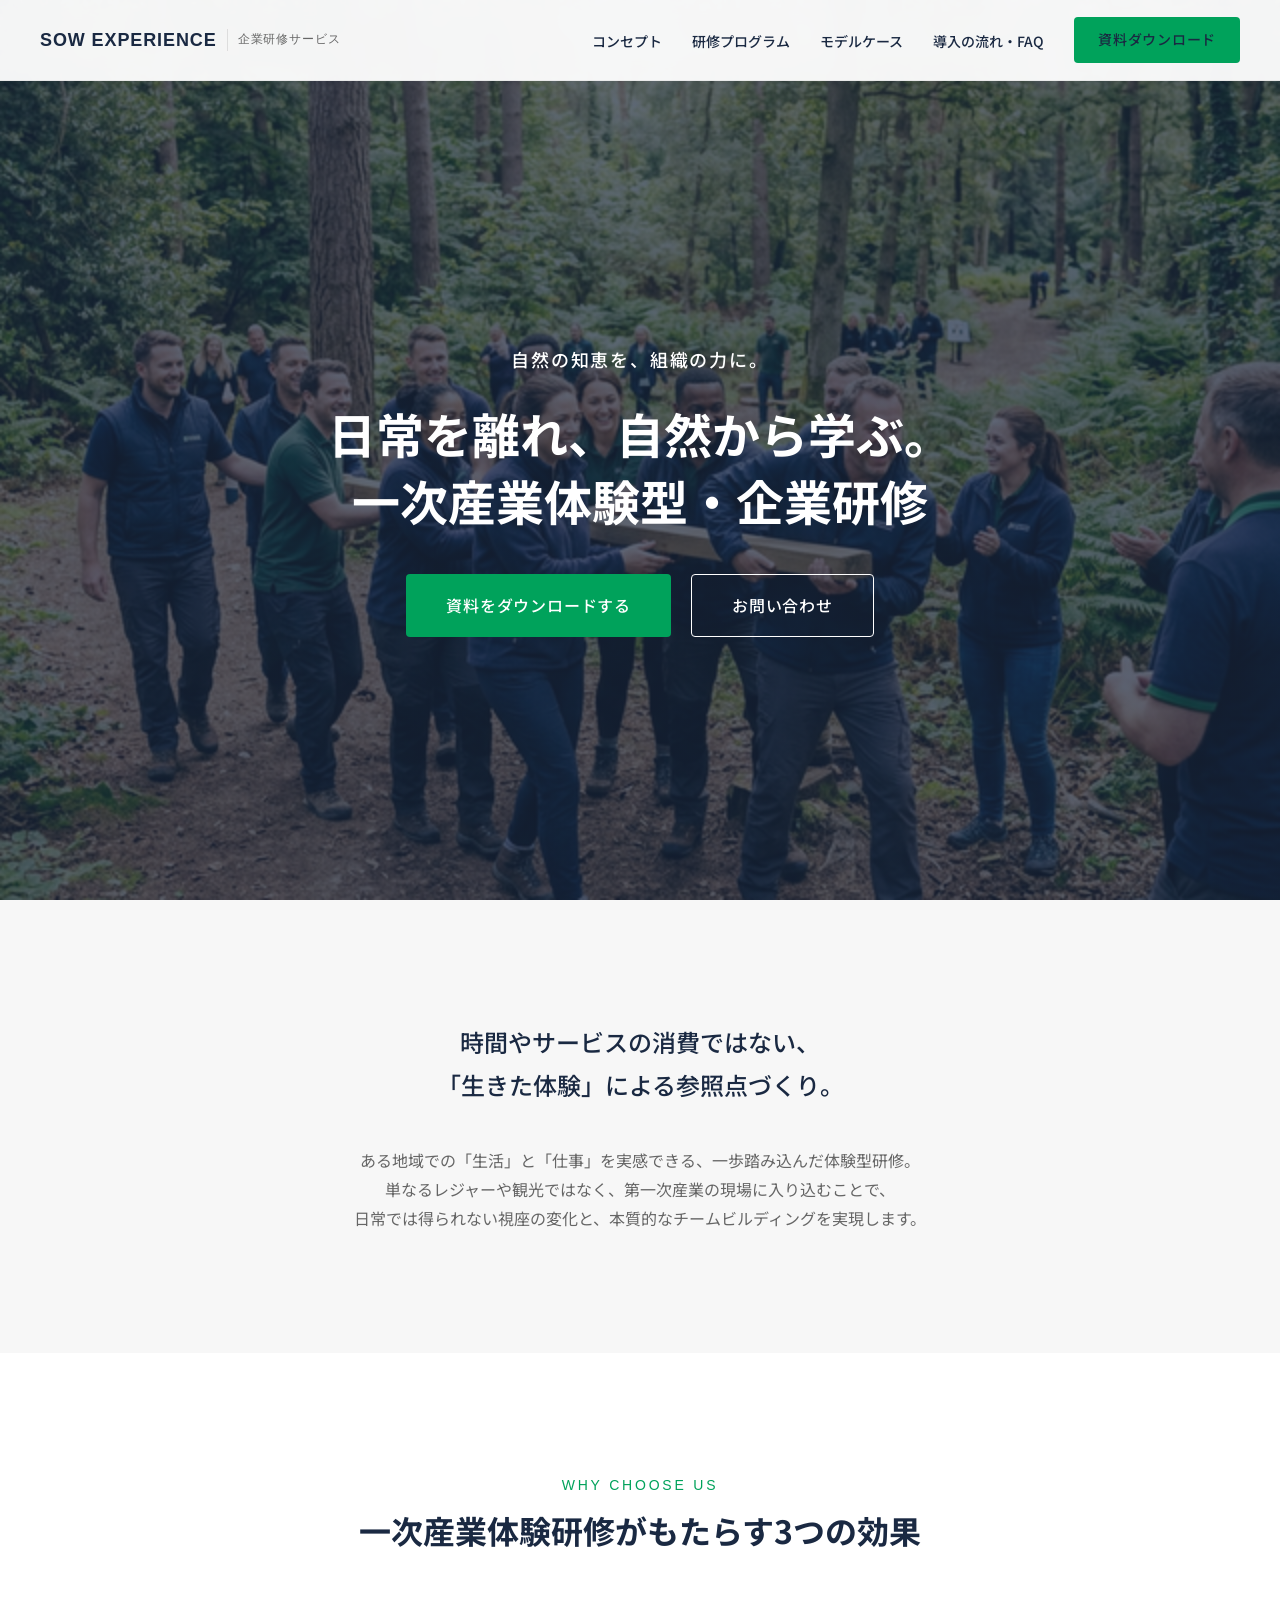
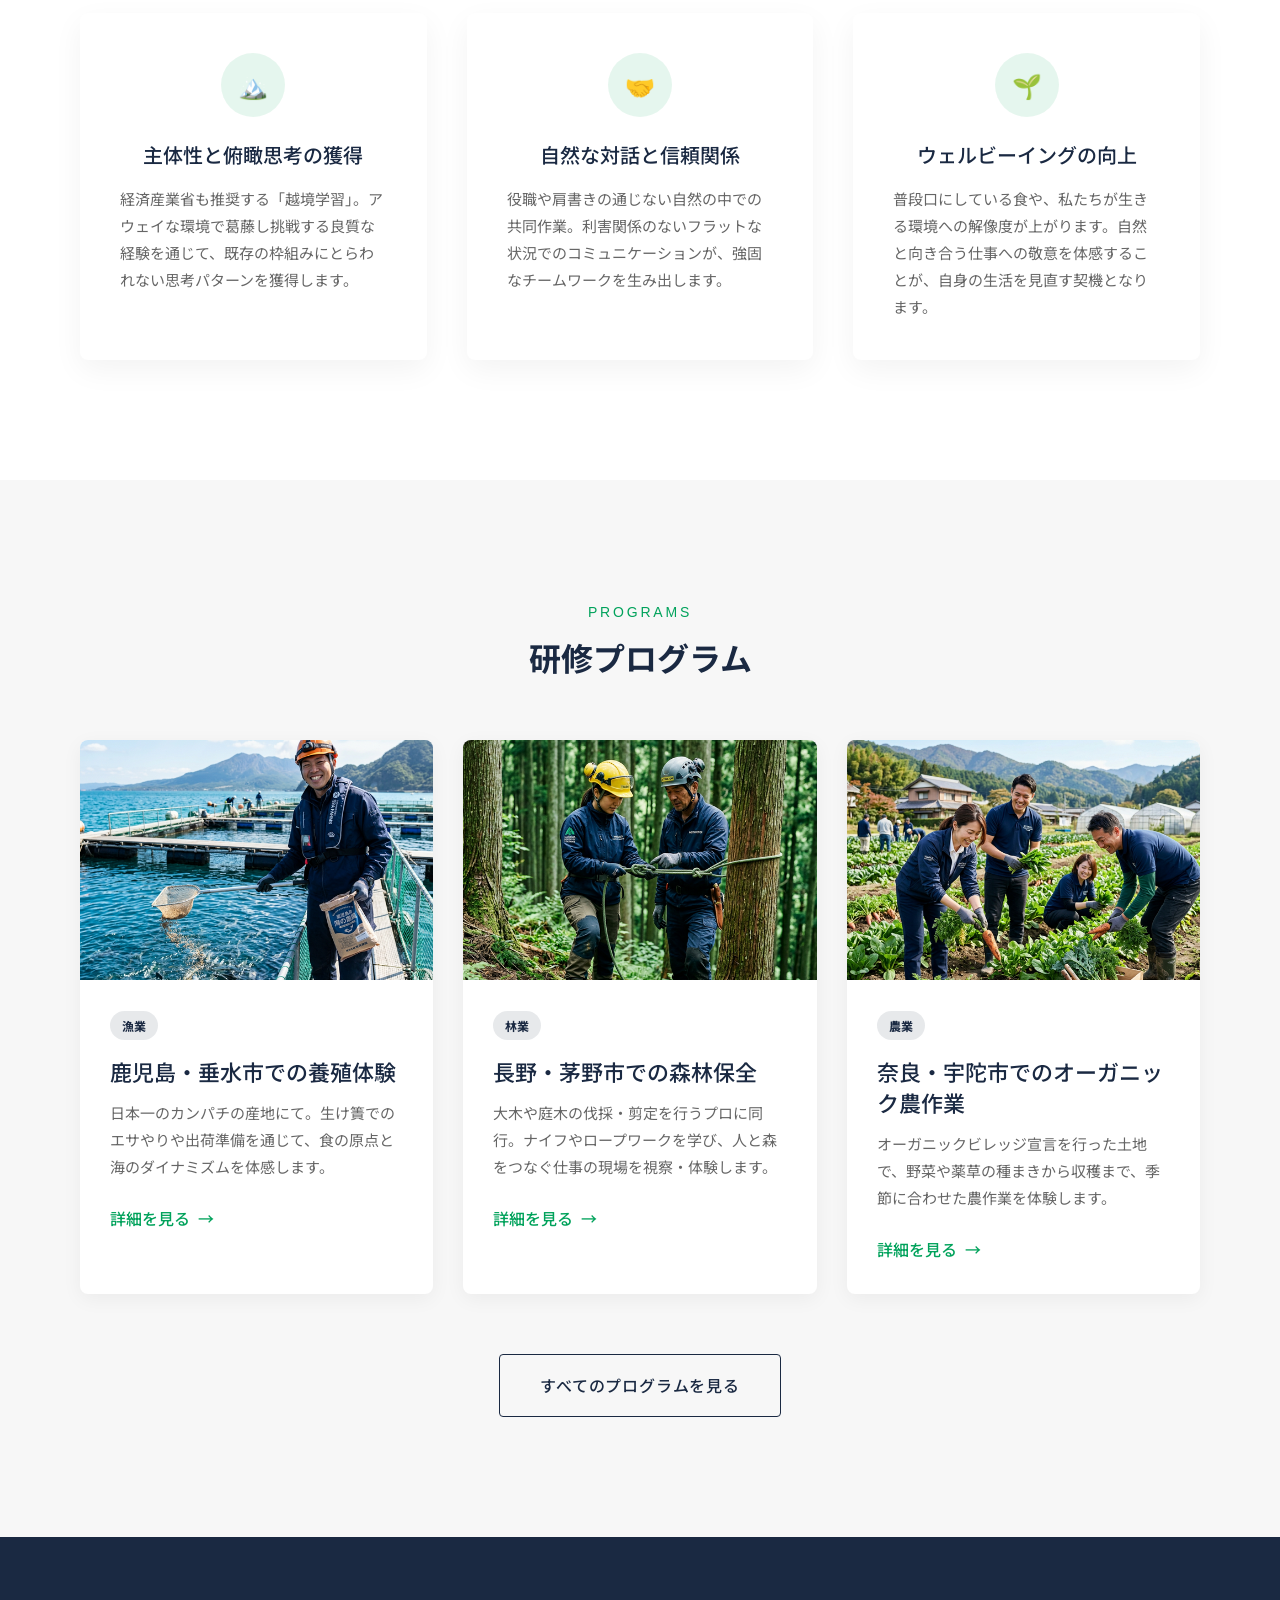
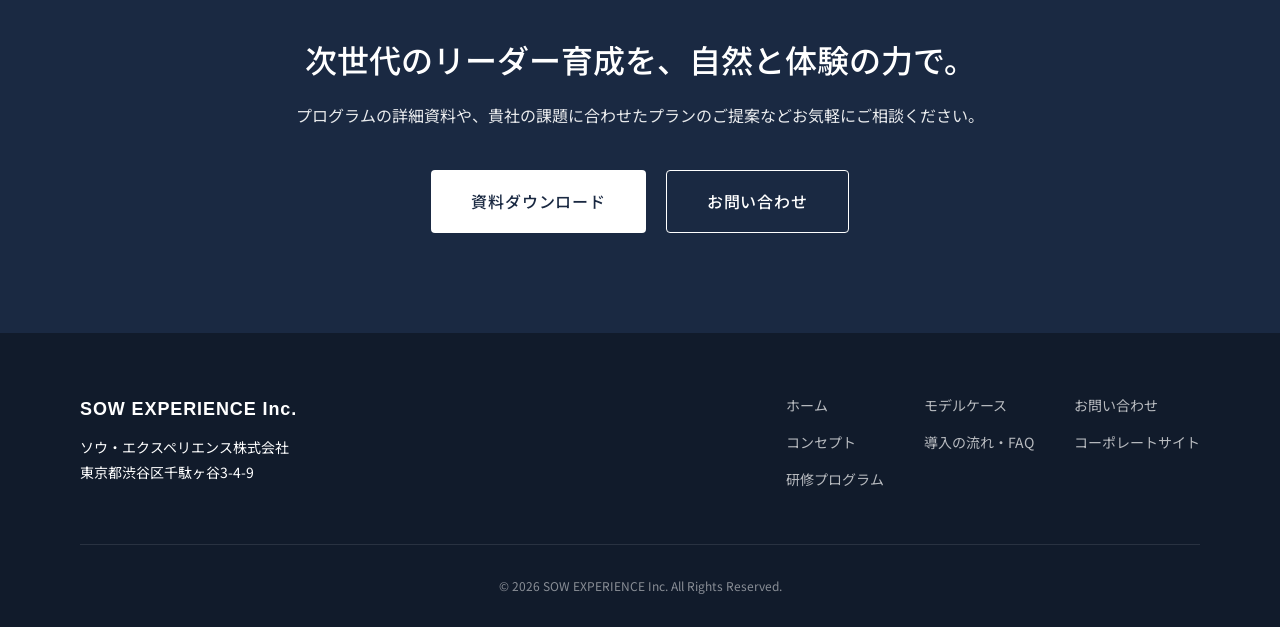
==== corporate-training-site/index.html @ 16fe9d67 "Add website files properly" ====
<!DOCTYPE html>
<html lang="ja">

<head>
    <meta charset="UTF-8">
    <meta name="viewport" content="width=device-width, initial-scale=1.0">
    <title>SOW EXPERIENCE - 一次産業体験型 企業研修</title>
    <meta name="description" content="日常を離れ、自然から学ぶ。ソウ・エクスペリエンスが提供する、農業・林業・漁業などの一次産業を体験する新しい形の企業向け研修プログラムです。">
    <!-- Google Fonts: Noto Sans JP for Japanese, sans-serif fallback for English like Acumin Pro -->
    <link rel="preconnect" href="https://fonts.googleapis.com">
    <link rel="preconnect" href="https://fonts.gstatic.com" crossorigin>
    <link href="https://fonts.googleapis.com/css2?family=Noto+Sans+JP:wght@400;500;700&display=swap" rel="stylesheet">
    <link rel="stylesheet" href="css/style.css">
    <link rel="stylesheet" href="css/home.css">
</head>

<body>

    <!-- Header -->
    <header class="header">
        <div class="header-container">
            <a href="index.html" class="logo">
                SOW EXPERIENCE <span>企業研修サービス</span>
            </a>
            <nav>
                <ul class="nav-links">
                    <li><a href="concept.html">コンセプト</a></li>
                    <li><a href="program.html">研修プログラム</a></li>
                    <li><a href="modelcase.html">モデルケース</a></li>
                    <li><a href="flow.html">導入の流れ・FAQ</a></li>
                    <li class="header-cta"><a href="contact.html" class="btn btn-primary">資料ダウンロード</a></li>
                </ul>
            </nav>
        </div>
    </header>

    <main>
        <!-- Hero Section -->
        <section class="hero">
            <div class="hero-content">
                <p class="hero-subtitle">自然の知恵を、組織の力に。</p>
                <h1 class="hero-title">日常を離れ、自然から学ぶ。<br>一次産業体験型・企業研修</h1>
                <div class="hero-cta">
                    <a href="contact.html" class="btn btn-primary">資料をダウンロードする</a>
                    <a href="contact.html" class="btn btn-outline" style="border-color: white; color: white;">お問い合わせ</a>
                </div>
            </div>
        </section>

        <!-- Intro Section -->
        <section class="intro section-padding">
            <div class="container">
                <div class="intro-content">
                    <h2 class="intro-lead">
                        時間やサービスの消費ではない、<br>
                        「生きた体験」による参照点づくり。
                    </h2>
                    <p class="intro-text">
                        ある地域での「生活」と「仕事」を実感できる、一歩踏み込んだ体験型研修。<br>
                        単なるレジャーや観光ではなく、第一次産業の現場に入り込むことで、<br>
                        日常では得られない視座の変化と、本質的なチームビルディングを実現します。
                    </p>
                </div>
            </div>
        </section>

        <!-- Why Us / Merits -->
        <section class="benefits section-padding">
            <div class="container">
                <div class="section-title">
                    <span class="en">Why Choose Us</span>
                    <h2 class="ja">一次産業体験研修がもたらす3つの効果</h2>
                </div>

                <div class="benefits-grid">
                    <!-- Benefit 1 -->
                    <div class="benefit-card">
                        <div class="benefit-icon">🏔️</div>
                        <h3>主体性と俯瞰思考の獲得</h3>
                        <p>経済産業省も推奨する「越境学習」。アウェイな環境で葛藤し挑戦する良質な経験を通じて、既存の枠組みにとらわれない思考パターンを獲得します。</p>
                    </div>
                    <!-- Benefit 2 -->
                    <div class="benefit-card">
                        <div class="benefit-icon">🤝</div>
                        <h3>自然な対話と信頼関係</h3>
                        <p>役職や肩書きの通じない自然の中での共同作業。利害関係のないフラットな状況でのコミュニケーションが、強固なチームワークを生み出します。</p>
                    </div>
                    <!-- Benefit 3 -->
                    <div class="benefit-card">
                        <div class="benefit-icon">🌱</div>
                        <h3>ウェルビーイングの向上</h3>
                        <p>普段口にしている食や、私たちが生きる環境への解像度が上がります。自然と向き合う仕事への敬意を体感することが、自身の生活を見直す契機となります。</p>
                    </div>
                </div>
            </div>
        </section>

        <!-- Programs Overview -->
        <section class="programs-overview section-padding">
            <div class="container">
                <div class="section-title">
                    <span class="en">Programs</span>
                    <h2 class="ja">研修プログラム</h2>
                </div>

                <div class="program-cards">
                    <!-- Program 1 -->
                    <div class="program-card">
                        <div class="program-image" style="background-image: url('images/program-fishery.jpg');"></div>
                        <div class="program-content">
                            <span class="program-tag">漁業</span>
                            <h3 class="program-title">鹿児島・垂水市での養殖体験</h3>
                            <p class="program-desc">日本一のカンパチの産地にて。生け簀でのエサやりや出荷準備を通じて、食の原点と海のダイナミズムを体感します。</p>
                            <a href="program.html" class="program-link">詳細を見る <span>→</span></a>
                        </div>
                    </div>
                    <!-- Program 2 -->
                    <div class="program-card">
                        <div class="program-image" style="background-image: url('images/program-forestry.jpg');"></div>
                        <div class="program-content">
                            <span class="program-tag">林業</span>
                            <h3 class="program-title">長野・茅野市での森林保全</h3>
                            <p class="program-desc">大木や庭木の伐採・剪定を行うプロに同行。ナイフやロープワークを学び、人と森をつなぐ仕事の現場を視察・体験します。</p>
                            <a href="program.html" class="program-link">詳細を見る <span>→</span></a>
                        </div>
                    </div>
                    <!-- Program 3 -->
                    <div class="program-card">
                        <div class="program-image" style="background-image: url('images/program-agriculture.jpg');">
                        </div>
                        <div class="program-content">
                            <span class="program-tag">農業</span>
                            <h3 class="program-title">奈良・宇陀市でのオーガニック農作業</h3>
                            <p class="program-desc">オーガニックビレッジ宣言を行った土地で、野菜や薬草の種まきから収穫まで、季節に合わせた農作業を体験します。</p>
                            <a href="program.html" class="program-link">詳細を見る <span>→</span></a>
                        </div>
                    </div>
                </div>

                <div class="programs-cta">
                    <a href="program.html" class="btn btn-outline">すべてのプログラムを見る</a>
                </div>
            </div>
        </section>

        <!-- Global Contact CTA -->
        <section class="contact-cta">
            <div class="container">
                <h2>次世代のリーダー育成を、自然と体験の力で。</h2>
                <p>プログラムの詳細資料や、貴社の課題に合わせたプランのご提案などお気軽にご相談ください。</p>
                <div class="hero-cta">
                    <a href="contact.html" class="btn btn-primary"
                        style="background-color: var(--white); color: var(--primary-color);">資料ダウンロード</a>
                    <a href="contact.html" class="btn btn-outline" style="border-color: white; color: white;">お問い合わせ</a>
                </div>
            </div>
        </section>
    </main>

    <!-- Footer -->
    <footer class="footer">
        <div class="container">
            <div class="footer-inner">
                <div class="footer-brand">
                    <div class="footer-logo">SOW EXPERIENCE Inc.</div>
                    <p>ソウ・エクスペリエンス株式会社<br>東京都渋谷区千駄ヶ谷3-4-9</p>
                </div>
                <div class="footer-links">
                    <ul>
                        <li><a href="index.html">ホーム</a></li>
                        <li><a href="concept.html">コンセプト</a></li>
                        <li><a href="program.html">研修プログラム</a></li>
                    </ul>
                    <ul>
                        <li><a href="modelcase.html">モデルケース</a></li>
                        <li><a href="flow.html">導入の流れ・FAQ</a></li>
                    </ul>
                    <ul>
                        <li><a href="contact.html">お問い合わせ</a></li>
                        <li><a href="https://corporate.sowxp.co.jp/" target="_blank">コーポレートサイト</a></li>
                    </ul>
                </div>
            </div>
            <div class="copyright">
                &copy; 2026 SOW EXPERIENCE Inc. All Rights Reserved.
            </div>
        </div>
    </footer>

</body>

</html>
---- corporate-training-site/css/style.css ----
/* Reset and Base Styles */
* {
    margin: 0;
    padding: 0;
    box-sizing: border-box;
}

:root {
    --primary-color: #1a2942; /* Navy */
    --accent-color: #00a25b;  /* Green */
    --bg-color: #ffffff;
    --bg-alt-color: #f7f7f7;
    --text-color: #333333;
    --text-light: #666666;
    --white: #ffffff;
    --font-heading: 'Noto Sans JP', sans-serif;
    --font-body: 'Noto Sans JP', sans-serif;
    --font-en: 'Acumin Pro', 'Helvetica Neue', Helvetica, Arial, sans-serif; /* Fallback sans-serif */
}

body {
    font-family: var(--font-body);
    color: var(--text-color);
    background-color: var(--bg-color);
    line-height: 1.8;
    font-size: 16px;
    -webkit-font-smoothing: antialiased;
}

h1, h2, h3, h4, h5, h6 {
    font-family: var(--font-heading);
    color: var(--primary-color);
    line-height: 1.4;
    font-weight: 500;
}

a {
    color: var(--accent-color);
    text-decoration: none;
    transition: color 0.3s ease, opacity 0.3s ease;
}

a:hover {
    opacity: 0.8;
}

img {
    max-width: 100%;
    height: auto;
    display: block;
}

/* Layout Utilities */
.container {
    width: 100%;
    max-width: 1200px;
    margin: 0 auto;
    padding: 0 40px;
}

.section-padding {
    padding: 120px 0;
}

@media (max-width: 768px) {
    .section-padding {
        padding: 80px 0;
    }
    .container {
        padding: 0 20px;
    }
}

/* Typography Utilities */
.section-title {
    text-align: center;
    margin-bottom: 60px;
}

.section-title .en {
    display: block;
    font-family: var(--font-en);
    color: var(--accent-color);
    font-size: 14px;
    letter-spacing: 0.2em;
    margin-bottom: 10px;
    text-transform: uppercase;
}

.section-title .ja {
    font-size: 32px;
    font-weight: 700;
}

/* Buttons */
.btn {
    display: inline-flex;
    align-items: center;
    justify-content: center;
    padding: 16px 40px;
    border-radius: 4px;
    font-weight: 500;
    text-align: center;
    cursor: pointer;
    transition: all 0.3s ease;
    border: none;
    font-size: 16px;
    letter-spacing: 0.05em;
}

.btn-primary {
    background-color: var(--accent-color);
    color: var(--white);
}

.btn-primary:hover {
    background-color: #008f50;
    color: var(--white);
    transform: translateY(-2px);
    box-shadow: 0 4px 12px rgba(0, 162, 91, 0.2);
}

.btn-outline {
    background-color: transparent;
    border: 1px solid var(--primary-color);
    color: var(--primary-color);
}

.btn-outline:hover {
    background-color: var(--primary-color);
    color: var(--white);
}

/* Header */
.header {
    position: fixed;
    top: 0;
    left: 0;
    width: 100%;
    background-color: rgba(255, 255, 255, 0.95);
    backdrop-filter: blur(10px);
    z-index: 100;
    border-bottom: 1px solid rgba(0,0,0,0.05);
    transition: all 0.3s ease;
}

.header-container {
    display: flex;
    justify-content: space-between;
    align-items: center;
    height: 80px;
    padding: 0 40px;
    max-width: 1400px;
    margin: 0 auto;
}

.logo {
    display: flex;
    align-items: center;
    font-family: var(--font-en);
    font-size: 18px;
    font-weight: 700;
    color: var(--primary-color);
    letter-spacing: 0.05em;
}

.logo span {
    font-size: 12px;
    font-weight: normal;
    margin-left: 10px;
    color: var(--text-light);
    border-left: 1px solid #ddd;
    padding-left: 10px;
}

.nav-links {
    display: flex;
    gap: 30px;
    list-style: none;
    align-items: center;
}

.nav-links a {
    color: var(--primary-color);
    font-size: 14px;
    font-weight: 500;
}

.nav-links a:hover {
    color: var(--accent-color);
}

.header-cta .btn {
    padding: 10px 24px;
    font-size: 14px;
}

/* Contact CTA Section (Pre-Footer) */
.contact-cta {
    background-color: var(--primary-color);
    color: var(--white);
    text-align: center;
    padding: 100px 0;
}

.contact-cta h2 {
    color: var(--white);
    font-size: 32px;
    margin-bottom: 20px;
}

.contact-cta p {
    font-size: 16px;
    margin-bottom: 40px;
    opacity: 0.9;
}

/* Footer */
.footer {
    background-color: #111b2b;
    color: var(--white);
    padding: 60px 0 30px;
    font-size: 14px;
}

.footer-inner {
    display: flex;
    justify-content: space-between;
    margin-bottom: 40px;
}

.footer-logo {
    font-family: var(--font-en);
    font-size: 18px;
    font-weight: 700;
    letter-spacing: 0.05em;
    margin-bottom: 10px;
}

.footer-links {
    display: flex;
    gap: 40px;
}

.footer-links ul {
    list-style: none;
}

.footer-links li {
    margin-bottom: 12px;
}

.footer-links a {
    color: rgba(255,255,255,0.7);
}

.footer-links a:hover {
    color: var(--white);
}

.copyright {
    text-align: center;
    color: rgba(255,255,255,0.5);
    border-top: 1px solid rgba(255,255,255,0.1);
    padding-top: 30px;
    font-size: 12px;
}
---- corporate-training-site/css/home.css ----
/* Home Specific Styles */

/* Hero Section */
.hero {
    height: 100vh;
    min-height: 600px;
    background-color: var(--primary-color);
    background-image: linear-gradient(rgba(26, 41, 66, 0.7), rgba(26, 41, 66, 0.7)), url('../images/hero-bg.jpg');
    background-size: cover;
    background-position: center;
    display: flex;
    align-items: center;
    justify-content: center;
    text-align: center;
    color: var(--white);
    padding-top: 80px;
    /* Offset for header */
}

.hero-content {
    max-width: 800px;
    padding: 0 20px;
}

.hero-subtitle {
    font-size: 18px;
    margin-bottom: 24px;
    letter-spacing: 0.1em;
    font-weight: 500;
}

.hero-title {
    font-size: 48px;
    font-weight: 700;
    line-height: 1.4;
    margin-bottom: 40px;
    color: var(--white);
}

.hero-cta {
    display: flex;
    gap: 20px;
    justify-content: center;
}

/* Intro Section */
.intro {
    background-color: var(--bg-alt-color);
}

.intro-content {
    max-width: 800px;
    margin: 0 auto;
    text-align: center;
}

.intro-lead {
    font-size: 24px;
    font-weight: 500;
    color: var(--primary-color);
    margin-bottom: 40px;
    line-height: 1.8;
}

.intro-text {
    font-size: 16px;
    color: var(--text-light);
}

/* Why Us Section */
.benefits-grid {
    display: grid;
    grid-template-columns: repeat(3, 1fr);
    gap: 40px;
    margin-top: 60px;
}

.benefit-card {
    background: var(--white);
    padding: 40px;
    border-radius: 8px;
    box-shadow: 0 10px 30px rgba(0, 0, 0, 0.05);
    text-align: center;
    transition: transform 0.3s ease;
}

.benefit-card:hover {
    transform: translateY(-10px);
}

.benefit-icon {
    width: 64px;
    height: 64px;
    background-color: rgba(0, 162, 91, 0.1);
    color: var(--accent-color);
    border-radius: 50%;
    display: flex;
    align-items: center;
    justify-content: center;
    margin: 0 auto 24px;
    font-size: 24px;
}

.benefit-card h3 {
    font-size: 20px;
    margin-bottom: 16px;
}

.benefit-card p {
    font-size: 15px;
    color: var(--text-light);
    text-align: left;
}

/* Programs Overview Section */
.programs-overview {
    background-color: var(--bg-alt-color);
}

.program-cards {
    display: grid;
    grid-template-columns: repeat(3, 1fr);
    gap: 30px;
}

.program-card {
    background: var(--white);
    border-radius: 8px;
    overflow: hidden;
    box-shadow: 0 5px 20px rgba(0, 0, 0, 0.05);
}

.program-image {
    height: 240px;
    background-color: #ddd;
    background-size: cover;
    background-position: center;
}

.program-content {
    padding: 30px;
}

.program-tag {
    display: inline-block;
    padding: 4px 12px;
    background-color: rgba(26, 41, 66, 0.1);
    color: var(--primary-color);
    font-size: 12px;
    font-weight: bold;
    border-radius: 20px;
    margin-bottom: 16px;
}

.program-title {
    font-size: 22px;
    margin-bottom: 12px;
}

.program-desc {
    font-size: 15px;
    color: var(--text-light);
    margin-bottom: 24px;
}

.program-link {
    display: inline-flex;
    align-items: center;
    color: var(--accent-color);
    font-weight: 500;
}

.program-link span {
    margin-left: 8px;
    transition: transform 0.3s ease;
}

.program-link:hover span {
    transform: translateX(4px);
}

.programs-cta {
    text-align: center;
    margin-top: 60px;
}

@media (max-width: 992px) {

    .benefits-grid,
    .program-cards {
        grid-template-columns: repeat(2, 1fr);
    }
}

@media (max-width: 768px) {

    .benefits-grid,
    .program-cards {
        grid-template-columns: 1fr;
    }

    .hero-title {
        font-size: 32px;
    }

    .hero-cta {
        flex-direction: column;
    }
}
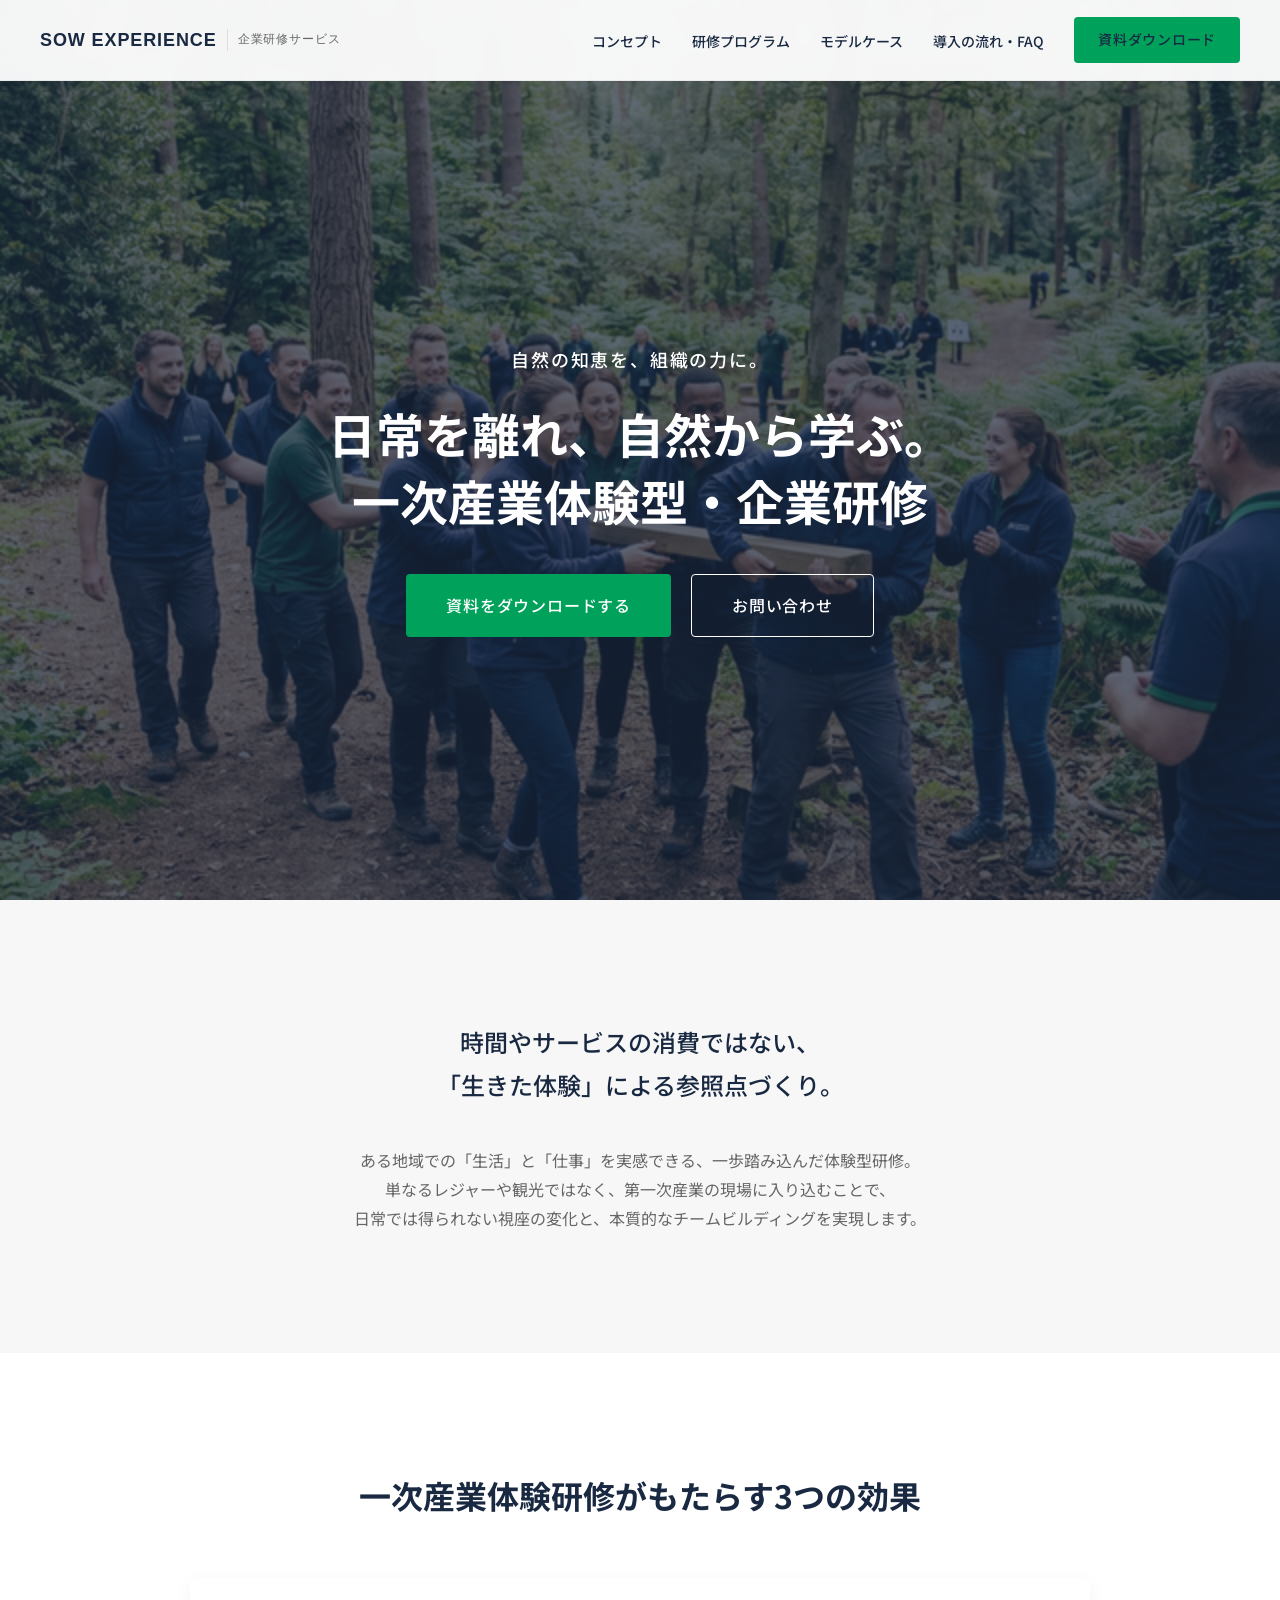
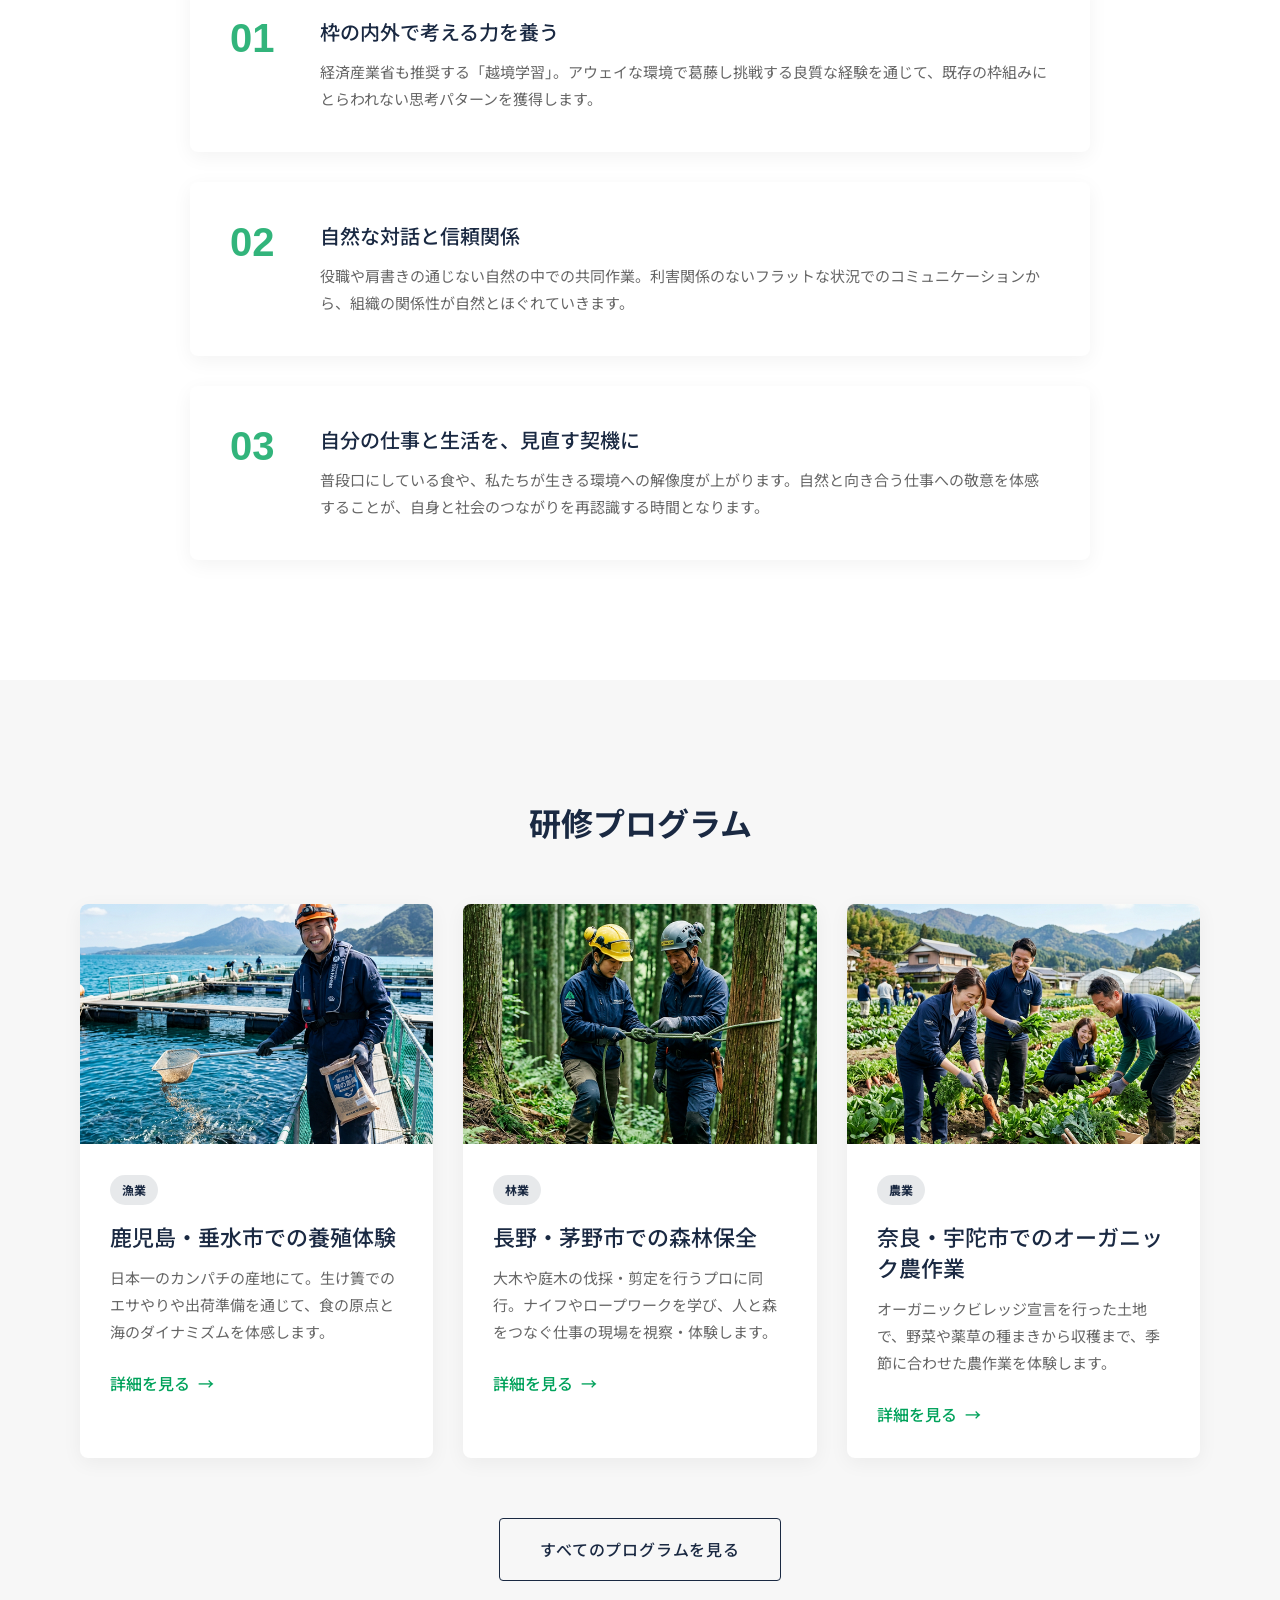
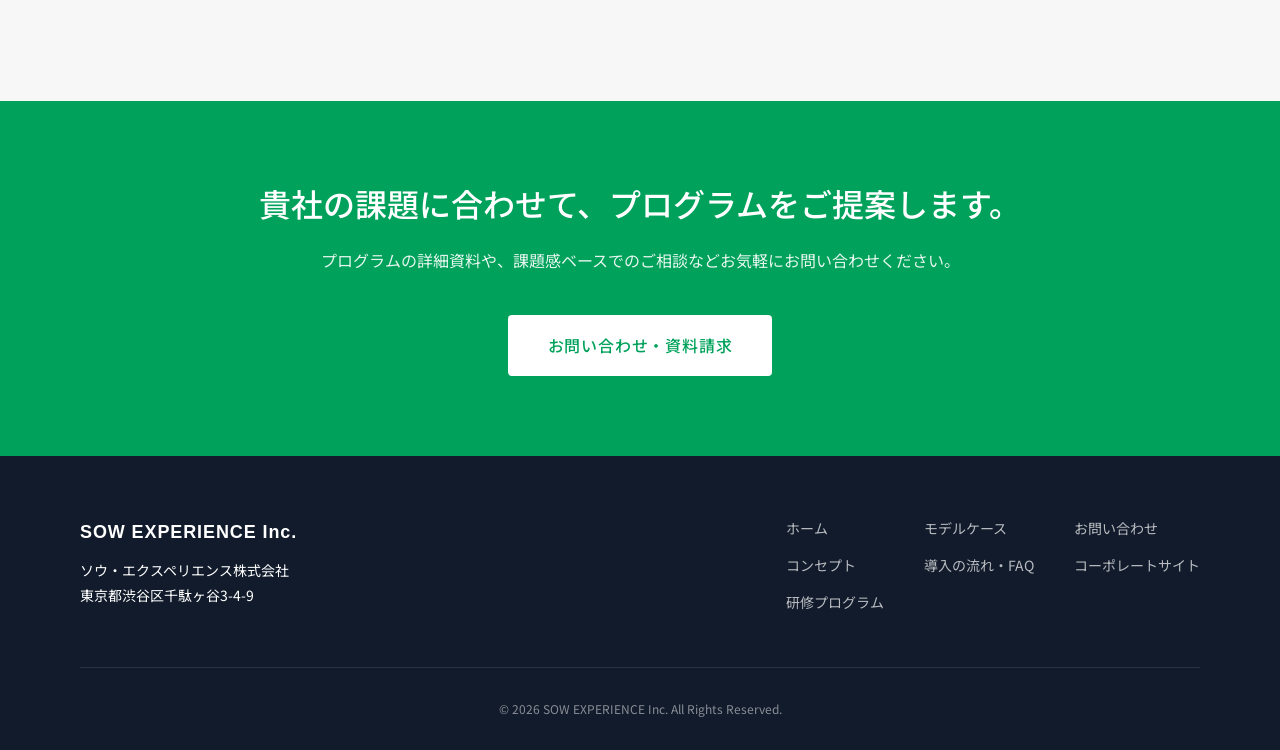
==== commit 17168e41: "Apply detailed text and UI design fixes" ====
--- a/corporate-training-site/index.html
+++ b/corporate-training-site/index.html
@@ -68,28 +68,33 @@
         <section class="benefits section-padding">
             <div class="container">
                 <div class="section-title">
-                    <span class="en">Why Choose Us</span>
                     <h2 class="ja">一次産業体験研修がもたらす3つの効果</h2>
                 </div>
 
-                <div class="benefits-grid">
+                <div class="benefits-list">
                     <!-- Benefit 1 -->
-                    <div class="benefit-card">
-                        <div class="benefit-icon">🏔️</div>
-                        <h3>主体性と俯瞰思考の獲得</h3>
-                        <p>経済産業省も推奨する「越境学習」。アウェイな環境で葛藤し挑戦する良質な経験を通じて、既存の枠組みにとらわれない思考パターンを獲得します。</p>
+                    <div class="benefit-list-item">
+                        <div class="benefit-number">01</div>
+                        <div class="benefit-content">
+                            <h3>枠の内外で考える力を養う</h3>
+                            <p>経済産業省も推奨する「越境学習」。アウェイな環境で葛藤し挑戦する良質な経験を通じて、既存の枠組みにとらわれない思考パターンを獲得します。</p>
+                        </div>
                     </div>
                     <!-- Benefit 2 -->
-                    <div class="benefit-card">
-                        <div class="benefit-icon">🤝</div>
-                        <h3>自然な対話と信頼関係</h3>
-                        <p>役職や肩書きの通じない自然の中での共同作業。利害関係のないフラットな状況でのコミュニケーションが、強固なチームワークを生み出します。</p>
+                    <div class="benefit-list-item">
+                        <div class="benefit-number">02</div>
+                        <div class="benefit-content">
+                            <h3>自然な対話と信頼関係</h3>
+                            <p>役職や肩書きの通じない自然の中での共同作業。利害関係のないフラットな状況でのコミュニケーションから、組織の関係性が自然とほぐれていきます。</p>
+                        </div>
                     </div>
                     <!-- Benefit 3 -->
-                    <div class="benefit-card">
-                        <div class="benefit-icon">🌱</div>
-                        <h3>ウェルビーイングの向上</h3>
-                        <p>普段口にしている食や、私たちが生きる環境への解像度が上がります。自然と向き合う仕事への敬意を体感することが、自身の生活を見直す契機となります。</p>
+                    <div class="benefit-list-item">
+                        <div class="benefit-number">03</div>
+                        <div class="benefit-content">
+                            <h3>自分の仕事と生活を、見直す契機に</h3>
+                            <p>普段口にしている食や、私たちが生きる環境への解像度が上がります。自然と向き合う仕事への敬意を体感することが、自身と社会のつながりを再認識する時間となります。</p>
+                        </div>
                     </div>
                 </div>
             </div>
@@ -99,7 +104,6 @@
         <section class="programs-overview section-padding">
             <div class="container">
                 <div class="section-title">
-                    <span class="en">Programs</span>
                     <h2 class="ja">研修プログラム</h2>
                 </div>
 
@@ -146,12 +150,11 @@
         <!-- Global Contact CTA -->
         <section class="contact-cta">
             <div class="container">
-                <h2>次世代のリーダー育成を、自然と体験の力で。</h2>
-                <p>プログラムの詳細資料や、貴社の課題に合わせたプランのご提案などお気軽にご相談ください。</p>
+                <h2>貴社の課題に合わせて、プログラムをご提案します。</h2>
+                <p>プログラムの詳細資料や、課題感ベースでのご相談などお気軽にお問い合わせください。</p>
                 <div class="hero-cta">
                     <a href="contact.html" class="btn btn-primary"
-                        style="background-color: var(--white); color: var(--primary-color);">資料ダウンロード</a>
-                    <a href="contact.html" class="btn btn-outline" style="border-color: white; color: white;">お問い合わせ</a>
+                        style="background-color: var(--white); color: var(--accent-color);">お問い合わせ・資料請求</a>
                 </div>
             </div>
         </section>
--- a/corporate-training-site/css/style.css
+++ b/corporate-training-site/css/style.css
@@ -6,8 +6,10 @@
 }
 
 :root {
-    --primary-color: #1a2942; /* Navy */
-    --accent-color: #00a25b;  /* Green */
+    --primary-color: #1a2942;
+    /* Navy */
+    --accent-color: #00a25b;
+    /* Green */
     --bg-color: #ffffff;
     --bg-alt-color: #f7f7f7;
     --text-color: #333333;
@@ -15,7 +17,8 @@
     --white: #ffffff;
     --font-heading: 'Noto Sans JP', sans-serif;
     --font-body: 'Noto Sans JP', sans-serif;
-    --font-en: 'Acumin Pro', 'Helvetica Neue', Helvetica, Arial, sans-serif; /* Fallback sans-serif */
+    --font-en: 'Acumin Pro', 'Helvetica Neue', Helvetica, Arial, sans-serif;
+    /* Fallback sans-serif */
 }
 
 body {
@@ -27,7 +30,12 @@
     -webkit-font-smoothing: antialiased;
 }
 
-h1, h2, h3, h4, h5, h6 {
+h1,
+h2,
+h3,
+h4,
+h5,
+h6 {
     font-family: var(--font-heading);
     color: var(--primary-color);
     line-height: 1.4;
@@ -66,6 +74,7 @@
     .section-padding {
         padding: 80px 0;
     }
+
     .container {
         padding: 0 20px;
     }
@@ -140,7 +149,7 @@
     background-color: rgba(255, 255, 255, 0.95);
     backdrop-filter: blur(10px);
     z-index: 100;
-    border-bottom: 1px solid rgba(0,0,0,0.05);
+    border-bottom: 1px solid rgba(0, 0, 0, 0.05);
     transition: all 0.3s ease;
 }
 
@@ -195,12 +204,12 @@
     font-size: 14px;
 }
 
-/* Contact CTA Section (Pre-Footer) */
+/* Contact CTA */
 .contact-cta {
-    background-color: var(--primary-color);
-    color: var(--white);
-    text-align: center;
-    padding: 100px 0;
+    background-color: var(--accent-color);
+    color: var(--white);
+    text-align: center;
+    padding: 80px 0;
 }
 
 .contact-cta h2 {
@@ -251,7 +260,7 @@
 }
 
 .footer-links a {
-    color: rgba(255,255,255,0.7);
+    color: rgba(255, 255, 255, 0.7);
 }
 
 .footer-links a:hover {
@@ -260,8 +269,8 @@
 
 .copyright {
     text-align: center;
-    color: rgba(255,255,255,0.5);
-    border-top: 1px solid rgba(255,255,255,0.1);
+    color: rgba(255, 255, 255, 0.5);
+    border-top: 1px solid rgba(255, 255, 255, 0.1);
     padding-top: 30px;
     font-size: 12px;
-}
+}
--- a/corporate-training-site/css/home.css
+++ b/corporate-training-site/css/home.css
@@ -68,48 +68,55 @@
 }
 
 /* Why Us Section */
-.benefits-grid {
-    display: grid;
-    grid-template-columns: repeat(3, 1fr);
-    gap: 40px;
+.benefits-list {
+    display: flex;
+    flex-direction: column;
+    gap: 30px;
     margin-top: 60px;
-}
-
-.benefit-card {
+    max-width: 900px;
+    margin-left: auto;
+    margin-right: auto;
+}
+
+.benefit-list-item {
     background: var(--white);
     padding: 40px;
     border-radius: 8px;
-    box-shadow: 0 10px 30px rgba(0, 0, 0, 0.05);
-    text-align: center;
+    box-shadow: 0 5px 20px rgba(0, 0, 0, 0.05);
+    display: flex;
+    align-items: flex-start;
+    gap: 30px;
     transition: transform 0.3s ease;
 }
 
-.benefit-card:hover {
-    transform: translateY(-10px);
-}
-
-.benefit-icon {
-    width: 64px;
-    height: 64px;
-    background-color: rgba(0, 162, 91, 0.1);
+.benefit-list-item:hover {
+    transform: translateX(10px);
+}
+
+.benefit-number {
+    font-size: 40px;
+    font-weight: 700;
     color: var(--accent-color);
-    border-radius: 50%;
-    display: flex;
-    align-items: center;
-    justify-content: center;
-    margin: 0 auto 24px;
-    font-size: 24px;
-}
-
-.benefit-card h3 {
+    font-family: var(--font-en);
+    line-height: 1;
+    min-width: 60px;
+    opacity: 0.8;
+}
+
+.benefit-content {
+    flex: 1;
+}
+
+.benefit-content h3 {
     font-size: 20px;
-    margin-bottom: 16px;
-}
-
-.benefit-card p {
+    margin-bottom: 12px;
+    color: var(--primary-color);
+}
+
+.benefit-content p {
     font-size: 15px;
     color: var(--text-light);
-    text-align: left;
+    line-height: 1.8;
 }
 
 /* Programs Overview Section */
